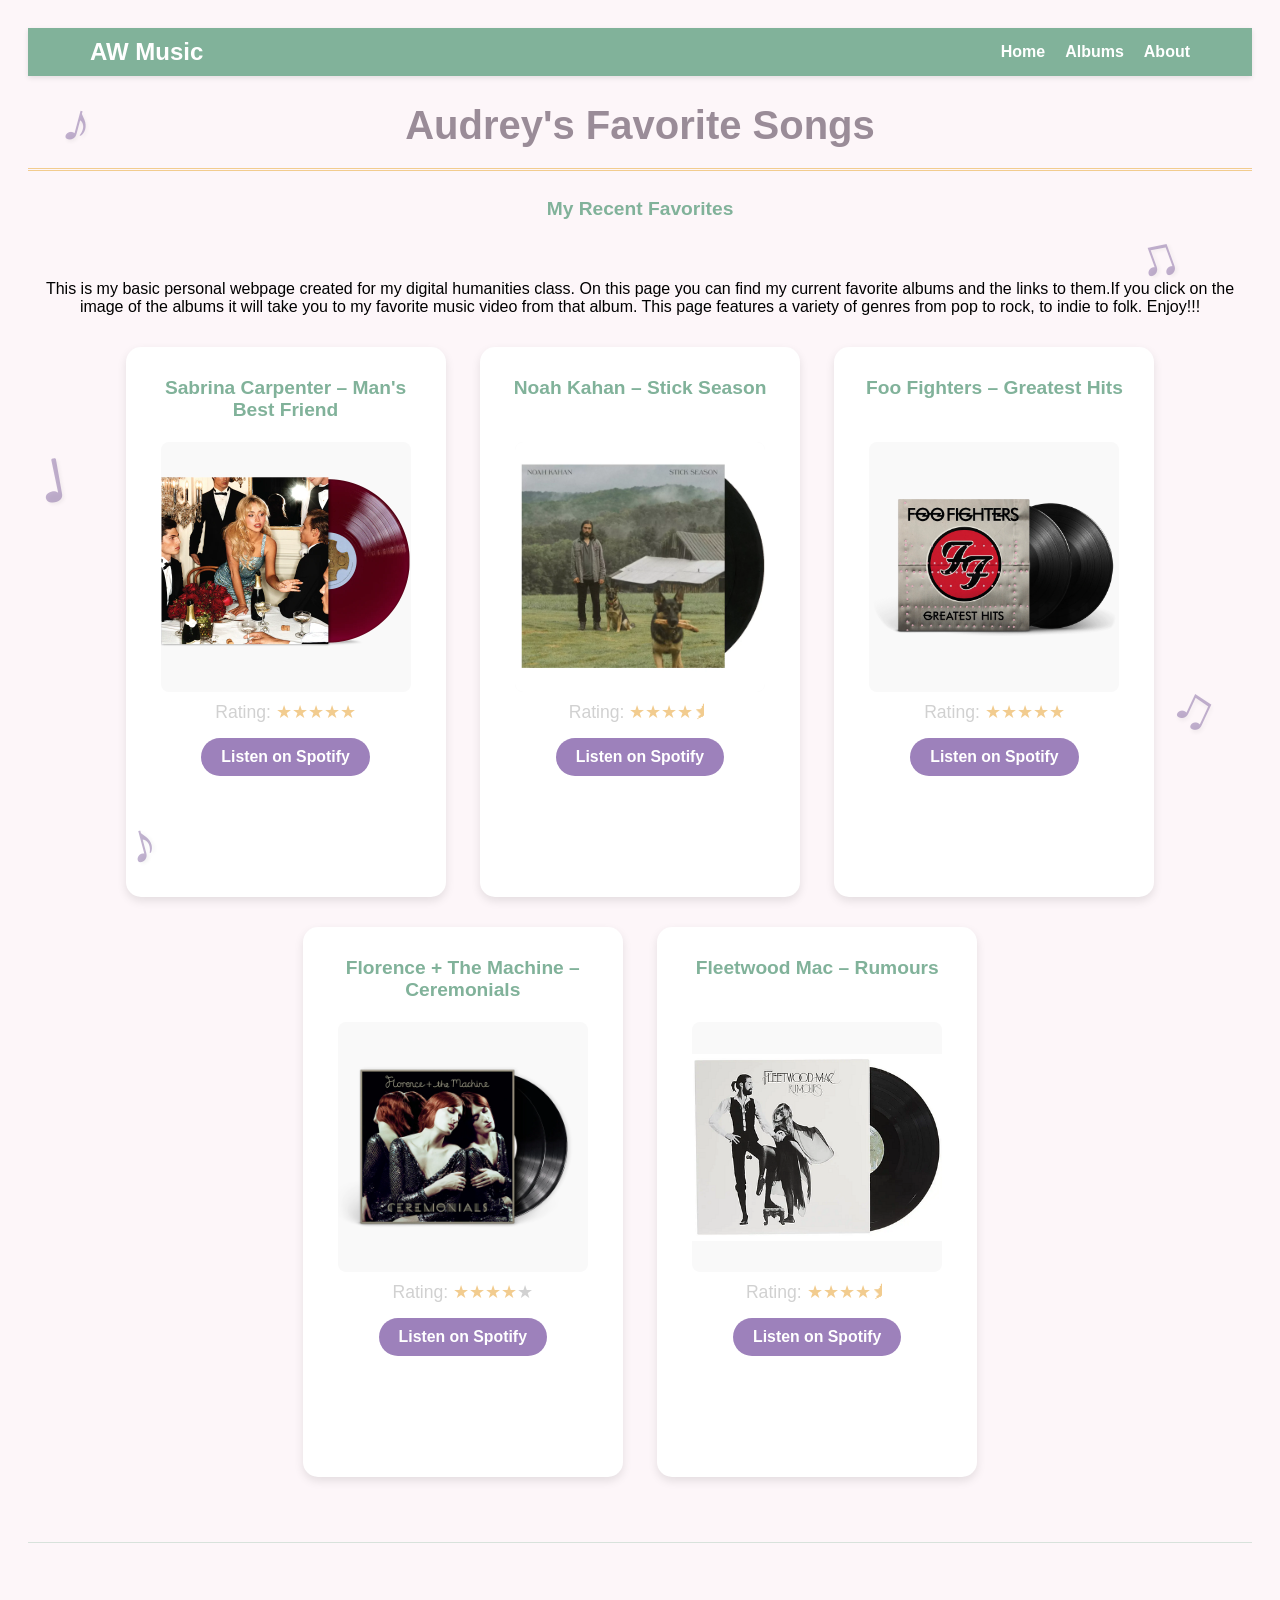
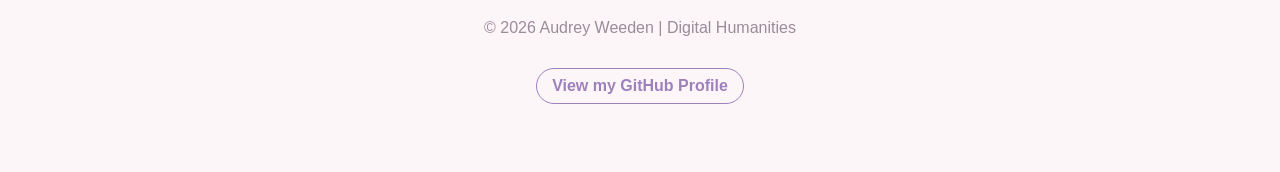
==== docs/weeden-index1.html @ 33cfa870 "change of names" ====
<?xml version="1.0" encoding="UTF-8"?>
<!DOCTYPE html>
<html xmlns="http://www.w3.org/1999/xhtml" lang="en">
    <head>
        <title>Audrey's Favorite Songs</title>
        <meta charset="UTF-8" />
        <meta name="author" content="Audrey Weeden" />
        <meta name="viewport" content="width=device-width, initial-scale=1.0" />
        <link rel="stylesheet" type="text/css" href="webstyle.css?v=102" />
    </head>
    <body>
        <div class="background-decor">
            <span class="note note-1">♪</span>
            <span class="note note-2">♫</span>
            <span class="note note-3">♩</span>
            <span class="note note-4">♫</span>
            <span class="note note-5">♪</span>
        </div>
        
        <nav class="navbar">
            <div class="nav-container">
                <a href="#" class="nav-logo">AW Music</a>
                <ul class="nav-links">
                    <li><a href="#">Home</a></li> 
                    <li><a href="#album-gallery">Albums</a></li>
                    <li><a href="#assignment-blurb">About</a></li> 
                </ul>
            </div>
        </nav>
        <h1>Audrey's Favorite Songs</h1>
        <h2 id="album-gallery">My Recent Favorites</h2>
        
        <div id="assignment-blurb">
        <p>This is my basic personal webpage created for my digital humanities class. On this page you can find my current favorite albums and the links to 
            them.If you click on the image of the albums it will take you to my favorite music video from that album. This page features a variety of genres from pop to rock, to indie to folk. Enjoy!!!</p>
        </div> 
        
        <div class="album">
            <h2>Sabrina Carpenter – Man's Best Friend</h2>
            <a href="https://www.youtube.com/watch?v=aSugSGCC12I" target="_blank">
            <img src="mans-best-friend.jpg" alt="Sabrina Carpenter" />
            </a>
            <p class="rating">
                Rating: <span class="stars">★★★★★</span>
            <a href="https://open.spotify.com/album/1aqg30bNvLSWgShZgX4oop" target="_blank" class="spotify-button">Listen on Spotify</a>
            </p>
        </div>
        
        <div class="album">
            <h2>Noah Kahan – Stick Season</h2>
            <a href="https://www.youtube.com/watch?v=JKrDdsgXuso" target="_blank">
            <img src="stick-season.jpg" alt="Stick Season Album Cover" />
            </a>
            <p class="rating">
                Rating: <span class="stars">★★★★⯨</span>
            <a href="https://open.spotify.com/album/50ZenUP4O2Q5eCy2NRNvuz?trackId=0mflMxspEfB0VbI1kyLiAv" target="_blank" class="spotify-button">Listen on Spotify</a>
            </p>
        </div>
        
        <div class="album">
            <h2>Foo Fighters – Greatest Hits</h2>
            <a href="https://www.youtube.com/watch?v=eBG7P-K-r1Y" target="_blank">
            <img src="foo-fighters.jpg" alt="Foo Fighters Greatest Hits" />
            </a>
            <p class="rating">
                Rating: <span class="stars">★★★★★</span>
            <a href="https://open.spotify.com/album/1zCNrbPpz5OLSr6mSpPdKm?trackId=0mflMxspEfB0VbI1kyLiAv" target="_blank" class="spotify-button">Listen on Spotify</a>
            </p>
        </div>
        <div class="album">
            <h2>Florence + The Machine – Ceremonials</h2>
            <a href="https://www.youtube.com/watch?v=WbN0nX61rIs" target="_blank">
            <img src="ceremonials.jpg" alt="Ceremonials Album Cover" />
            </a>
            <p class="rating">
                Rating: <span class="stars">★★★★</span>★
            <a href="https://open.spotify.com/album/3tFAP5BTa1lwUp7lLJ9FlG?trackId=0mflMxspEfB0VbI1kyLiAv" target="_blank" class="spotify-button">Listen on Spotify</a>
            </p>
        </div>
        <div class="album">
            <h2>Fleetwood Mac – Rumours</h2>
            <a href="https://www.youtube.com/watch?v=mwgg1Pu6cNg" target="_blank">
            <img src="rumours.jpg" alt="Rumours Album Cover" />
            </a>
            <p class="rating">
                Rating: <span class="stars">★★★★⯨</span>
            <a href="https://open.spotify.com/album/1bt6q2SruMsBtcerNVtpZB?trackId=0mflMxspEfB0VbI1kyLiAv" target="_blank" class="spotify-button">Listen on Spotify</a>
            </p>
        </div>
      
        <footer class="site-footer">
            <div class="footer-content">
                <p>© 2026 Audrey Weeden | Digital Humanities</p>
                <a href="https://github.com/audvocado" target="_blank" class="github-link">
                    View my GitHub Profile
                </a>
            </div>
        </footer>
        
    </body>
</html>
---- docs/webstyle.css ----
html {
    scroll-behavior: smooth;
}

#album-gallery, #assignment-blurb {
    padding-top: 80px; 
    margin-top: -80px;
    display: block;
}

/* Navigation Bar Styling */
.navbar {
    background-color: #81b29a; /* Your Sage Green */
    padding: 10px 0;
    position: sticky;          /* This keeps it at the top when you scroll! */
    top: 0;
    z-index: 1000;             /* Ensures it stays above the album boxes */
    box-shadow: 0 2px 5px rgba(0,0,0,0.1);
}

.nav-container {
    display: flex;
    justify-content: space-between;
    align-items: center;
    max-width: 1100px;
    margin: 0 auto;
    padding: 0 20px;
}

.nav-logo {
    color: white;
    font-size: 1.5em;
    font-weight: bold;
    text-decoration: none;
}

.nav-links {
    list-style: none;
    display: flex;
    margin: 0;
}

.nav-links li {
    margin-left: 20px;
}

.nav-links a {
    color: white;
    text-decoration: none;
    font-weight: bold;
    transition: color 0.3s ease;
}

.nav-links a:hover {
    color: #f2cc8f; /* Pastel yellow highlight on hover */
}


body {
    background-color: #fdf6f9; /* Pastel background */
    font-family: Arial, sans-serif;
    text-align: center;
    padding: 20px;
}

h1 {
    color: #9a8c98;
    text-align: center;
    font-size: 2.5em;
    border-bottom: 3px double #f2cc8f; /* Pastel yellow accent */
    padding-bottom: 20px;
}

h2 {
    color: #81b29a; /* Pastel sage green */
    margin-top: 10px;
    font-size: 1.2em;
    height: 50px; 
    overflow: hidden;
}

img {
    width: 250px !important;  /* Shrunk slightly so it has room in the box */
    height: 250px !important; /* Forced square */
    object-fit: contain;      /* This keeps the whole record visible inside the square */
    background-color: #f9f9f9; /* Optional: adds a tiny tint to the empty space */
    border-radius: 8px;
    display: block;
    margin: 0 auto;
    transition: transform 0.3s ease;
}

.album {
    background-color: white;
    width: 320px; 
    height: 550px !important; 
    display: inline-block; 
    margin: 15px;
    padding: 20px;
    border-radius: 15px;
    vertical-align: top;
    box-shadow: 0 4px 10px rgba(0,0,0,0.1);
    box-sizing: border-box; 
    overflow: hidden; 
    text-align: center;
}

a {
    text-decoration: none;
    outline: none;
}

img:hover {
    transform: scale(1.1);
    cursor: pointer;
}

.album:hover {
    transform: translateY(-10px); /* Lifts the box up 10 pixels */
    box-shadow: 0 12px 24px rgba(0,0,0,0.2); /* Makes the shadow deeper as it lifts */
    transition: all 0.3s ease;
} 

img:hover {
    transform: scale(1.05);
    filter: brightness(1.1); /* Makes the album cover glow slightly */
}

.album img {
    cursor: pointer;
} 

/* Styling the Purple Button */
.spotify-button {
    display: inline-block;
    background-color: #9d81bb; /* A soft pastel purple */
    color: white !important;
    padding: 10px 20px;
    margin-top: 15px;
    border-radius: 25px;
    text-decoration: none;
    font-weight: bold;
    font-size: 0.9em;
    transition: background-color 0.3s ease, transform 0.2s ease;
}

.spotify-button:hover {
    background-color: #8367a1; /* A slightly darker purple for the hover effect */
    transform: scale(1.05);
}

.rating {
    font-size: 1.1em;
    color: #9a8c98; 
    margin: 10px 0;
}

.stars {
    color: #f2cc8f; 
}

/* This makes the 'rating' paragraph (and the star outside the span) grey */
.rating {
    color: #d1d1d1; 
}

.note-1 { top: 10%; left: 5%; transform: rotate(15deg); }
.note-2 { top: 25%; right: 8%; transform: rotate(-20deg); }
.note-3 { top: 50%; left: 3%; transform: rotate(-10deg); }
.note-4 { top: 75%; right: 5%; transform: rotate(25deg); }
.note-5 { top: 90%; left: 10%; transform: rotate(-15deg); }

.note {
    position: absolute;
    font-size: 3.5rem;  /* Made them slightly larger to catch the eye */
    color: rgba(131, 103, 161, 0.5); /* A darker, more visible purple with 50% transparency */
    user-select: none;
    font-weight: bold;
    /* Optional: adds a soft "glow" effect */
    text-shadow: 2px 2px 4px rgba(0,0,0,0.05); 
}

/* Styling the Footer Area */
.site-footer {
    text-align: center;
    padding: 60px 20px 40px 20px; /* Lots of space on top to separate from albums */
    margin-top: 50px;
    border-top: 1px solid rgba(129, 178, 154, 0.3); /* A very faint sage green divider */
    color: #9a8c98;
}

.github-link {
    display: inline-block;
    margin-top: 15px;
    padding: 8px 15px;
    color: #9d81bb; /* Your purple theme color */
    text-decoration: none;
    font-weight: bold;
    border: 1px solid #9d81bb;
    border-radius: 20px;
    transition: all 0.3s ease;
}

/* Fun hover effect to match your other buttons */
.github-link:hover {
    background-color: #9d81bb;
    color: white !important;
    transform: translateY(-2px);
}
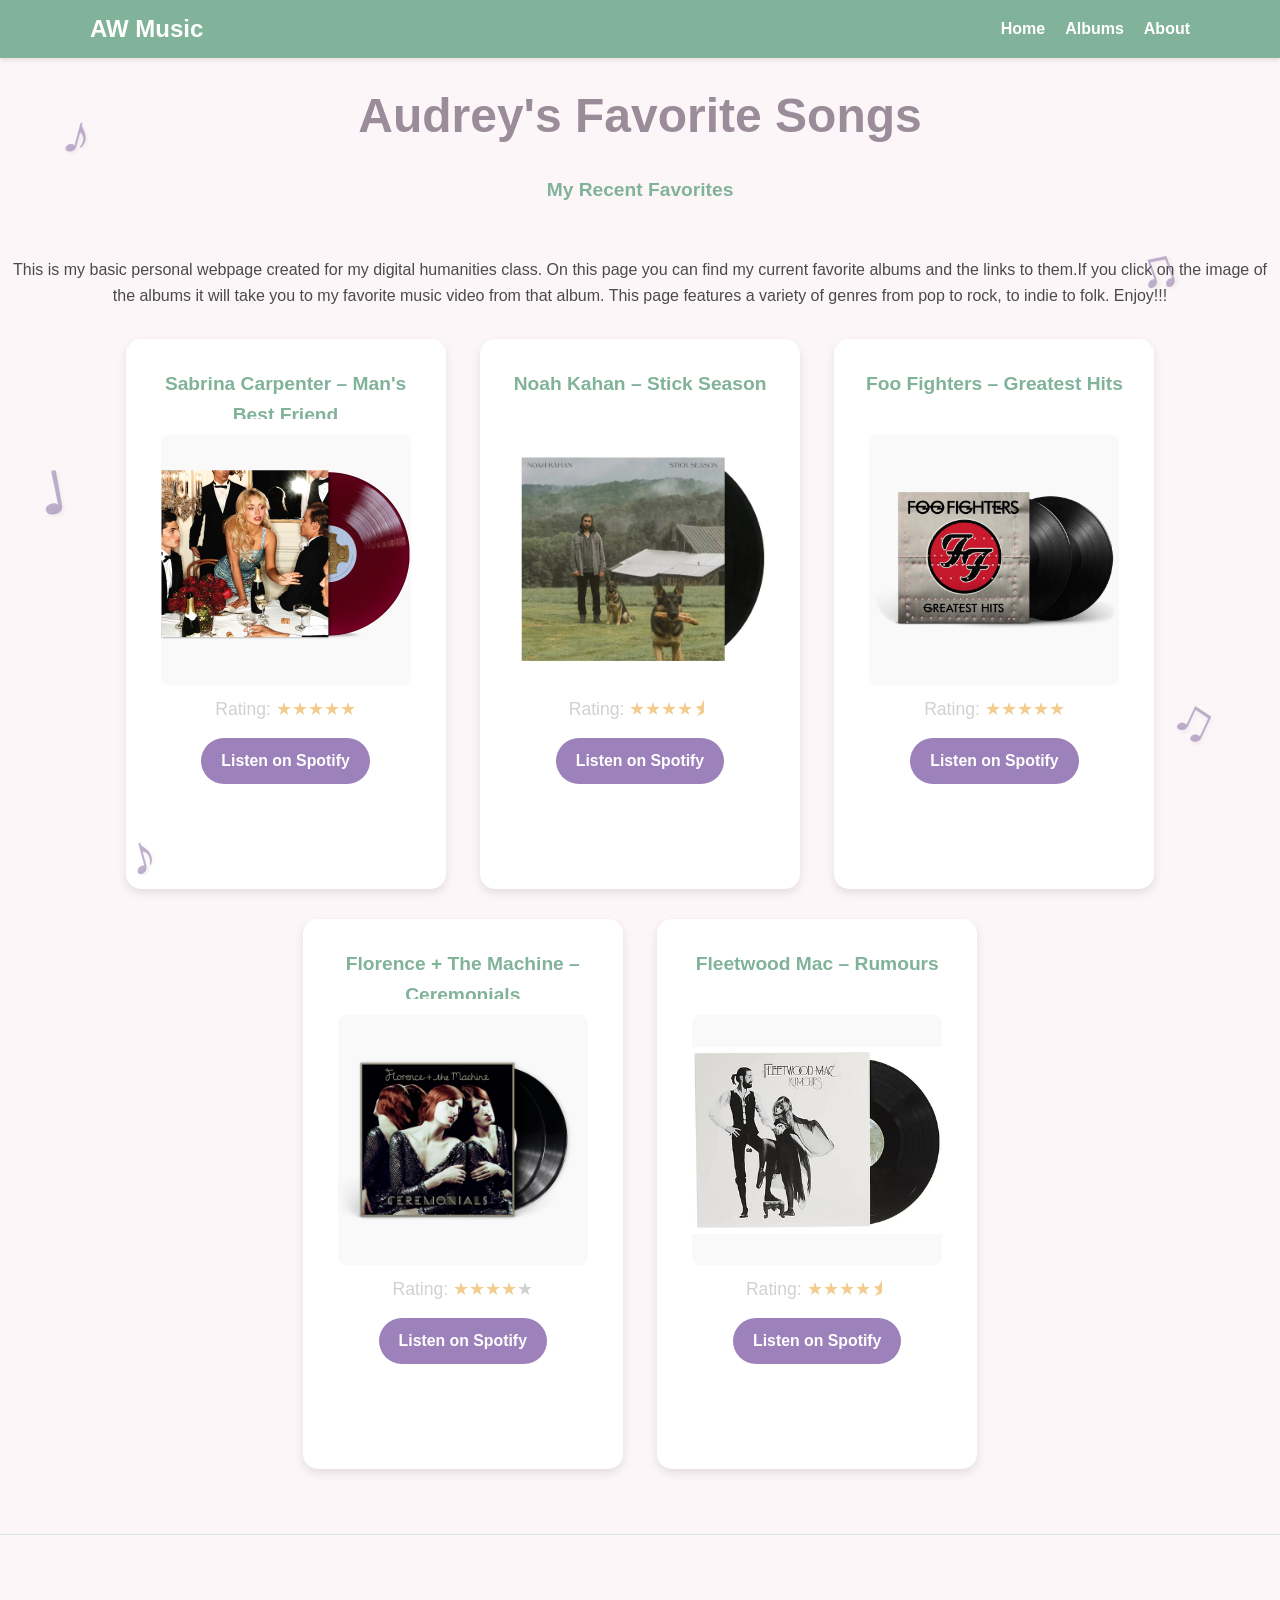
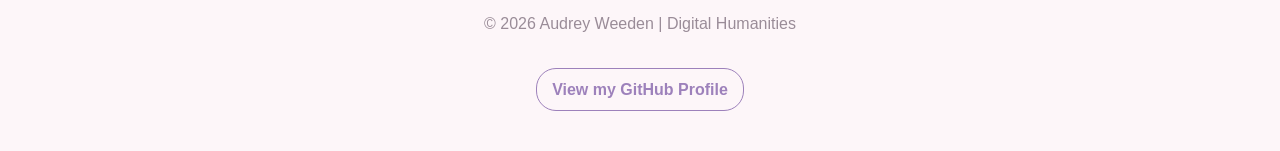
==== commit 0b9b9578: "new title change" ====
--- a/docs/weeden-index1.html
+++ b/docs/weeden-index1.html
@@ -6,7 +6,7 @@
         <meta charset="UTF-8" />
         <meta name="author" content="Audrey Weeden" />
         <meta name="viewport" content="width=device-width, initial-scale=1.0" />
-        <link rel="stylesheet" type="text/css" href="webstyle.css?v=102" />
+        <link rel="stylesheet" type="text/css" href="weeden-webstyle2.css" />
     </head>
     <body>
         <div class="background-decor">
--- a/docs/weeden-webstyle2.css
+++ b/docs/weeden-webstyle2.css
@@ -0,0 +1,224 @@
+html {
+    scroll-behavior: smooth;
+}
+
+#album-gallery, #assignment-blurb {
+    padding-top: 80px; 
+    margin-top: -80px;
+    display: block;
+}
+
+
+.navbar {
+    background-color: #81b29a; 
+    padding: 10px 0;
+    position: sticky;          
+    top: 0;
+    z-index: 1000;             
+    box-shadow: 0 2px 5px rgba(0,0,0,0.1);
+}
+
+.nav-container {
+    display: flex;
+    justify-content: space-between;
+    align-items: center;
+    max-width: 1100px;
+    margin: 0 auto;
+    padding: 0 20px;
+}
+
+.nav-logo {
+    color: white;
+    font-size: 1.5em;
+    font-weight: bold;
+    text-decoration: none;
+}
+
+.nav-links {
+    list-style: none;
+    display: flex;
+    margin: 0;
+}
+
+.nav-links li {
+    margin-left: 20px;
+}
+
+.nav-links a {
+    color: white;
+    text-decoration: none;
+    font-weight: bold;
+    transition: color 0.3s ease;
+}
+
+.nav-links a:hover {
+    color: #f2cc8f; /* Pastel yellow highlight on hover */
+}
+
+
+body {
+    background-color: #fdf6f9; 
+    font-family: 'Segoe UI', Arial, sans-serif;
+    text-align: center;
+    color: #4a4a4a;
+    margin: 0;
+    padding: 0;
+    line-height: 1.6;
+}
+
+header {
+    background: linear-gradient(135deg, #81b29a 0%, #9d81bb 100%);
+    color: white;
+    padding: 40px 20px;
+    box-shadow: 0 4px 10px rgba(0,0,0,0.1);
+}
+
+
+h1 {
+    color: #9a8c98;
+    text-align: center;
+    font-size: 3rem;
+    border-bottom: none; 
+    margin: 20px 0;
+}
+
+main { max-width: 1200px; 
+    margin: 0 auto;
+    padding: 20px;}
+
+h2 {
+    color: #81b29a; 
+    margin-top: 10px;
+    font-size: 1.2em;
+    height: 50px; 
+    overflow: hidden;
+}
+
+img {
+    width: 250px !important;  
+    height: 250px !important; 
+    object-fit: contain;      
+    background-color: #f9f9f9; 
+    border-radius: 8px;
+    display: block;
+    margin: 0 auto;
+    transition: transform 0.3s ease;
+}
+
+.album {
+    background-color: white;
+    width: 320px; 
+    height: 550px !important; 
+    display: inline-block; 
+    margin: 15px;
+    padding: 20px;
+    border-radius: 15px;
+    vertical-align: top;
+    box-shadow: 0 4px 10px rgba(0,0,0,0.1);
+    box-sizing: border-box; 
+    overflow: hidden; 
+    text-align: center;
+}
+
+a {
+    text-decoration: none;
+    outline: none;
+}
+
+img:hover {
+    transform: scale(1.1);
+    cursor: pointer;
+}
+
+.album:hover {
+    transform: translateY(-10px); /* Lifts the box up 10 pixels */
+    box-shadow: 0 12px 24px rgba(0,0,0,0.2); /* Makes the shadow deeper as it lifts */
+    transition: all 0.3s ease;
+} 
+
+img:hover {
+    transform: scale(1.05);
+    filter: brightness(1.1); /* Makes the album cover glow slightly */
+}
+
+.album img {
+    cursor: pointer;
+} 
+
+/* Styling the Purple Button */
+.spotify-button {
+    display: inline-block;
+    background-color: #9d81bb; /* A soft pastel purple */
+    color: white !important;
+    padding: 10px 20px;
+    margin-top: 15px;
+    border-radius: 25px;
+    text-decoration: none;
+    font-weight: bold;
+    font-size: 0.9em;
+    transition: background-color 0.3s ease, transform 0.2s ease;
+}
+
+.spotify-button:hover {
+    background-color: #8367a1; /* A slightly darker purple for the hover effect */
+    transform: scale(1.05);
+}
+
+.rating {
+    font-size: 1.1em;
+    color: #9a8c98; 
+    margin: 10px 0;
+}
+
+.stars {
+    color: #f2cc8f; 
+}
+
+/* This makes the 'rating' paragraph (and the star outside the span) grey */
+.rating {
+    color: #d1d1d1; 
+}
+
+.note-1 { top: 10%; left: 5%; transform: rotate(15deg); }
+.note-2 { top: 25%; right: 8%; transform: rotate(-20deg); }
+.note-3 { top: 50%; left: 3%; transform: rotate(-10deg); }
+.note-4 { top: 75%; right: 5%; transform: rotate(25deg); }
+.note-5 { top: 90%; left: 10%; transform: rotate(-15deg); }
+
+.note {
+    position: absolute;
+    font-size: 3.5rem;  /* Made them slightly larger to catch the eye */
+    color: rgba(131, 103, 161, 0.5); /* A darker, more visible purple with 50% transparency */
+    user-select: none;
+    font-weight: bold;
+    /* Optional: adds a soft "glow" effect */
+    text-shadow: 2px 2px 4px rgba(0,0,0,0.05); 
+}
+
+/* Styling the Footer Area */
+.site-footer {
+    text-align: center;
+    padding: 60px 20px 40px 20px; /* Lots of space on top to separate from albums */
+    margin-top: 50px;
+    border-top: 1px solid rgba(129, 178, 154, 0.3); /* A very faint sage green divider */
+    color: #9a8c98;
+}
+
+.github-link {
+    display: inline-block;
+    margin-top: 15px;
+    padding: 8px 15px;
+    color: #9d81bb; /* Your purple theme color */
+    text-decoration: none;
+    font-weight: bold;
+    border: 1px solid #9d81bb;
+    border-radius: 20px;
+    transition: all 0.3s ease;
+}
+
+/* Fun hover effect to match your other buttons */
+.github-link:hover {
+    background-color: #9d81bb;
+    color: white !important;
+    transform: translateY(-2px);
+}
